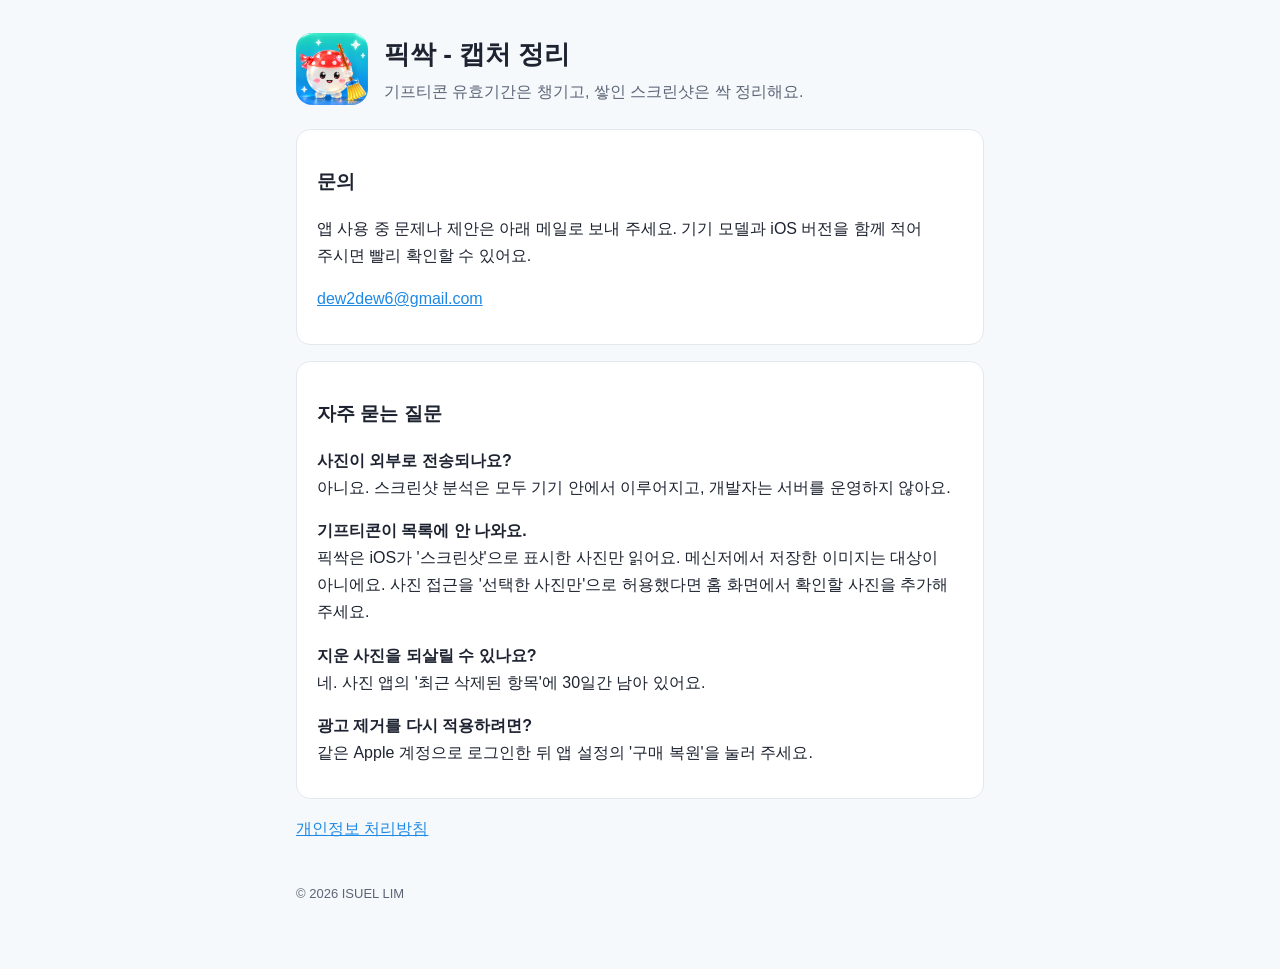
==== pixssak/index.html @ 576dc76a "픽싹 지원 페이지·개인정보 처리방침·app-ads.txt Co-Authored-By: Claude Opus 5.5 <noreply@anthropic.com>" ====
<!doctype html>
<html lang="ko">
<head>
<meta charset="utf-8">
<meta name="viewport" content="width=device-width, initial-scale=1">
<title>픽싹 지원</title>
<meta name="description" content="픽싹 - 캡처 정리: 기프티콘 유효기간 알림과 스크린샷 정리">
<link rel="stylesheet" href="../style.css">
<link rel="apple-touch-icon" href="apple-touch-icon.png">
</head>
<body>
<main>
  <header class="app">
    <img src="icon.png" alt="픽싹 앱 아이콘">
    <div>
      <h1>픽싹 - 캡처 정리</h1>
      <p>기프티콘 유효기간은 챙기고, 쌓인 스크린샷은 싹 정리해요.</p>
    </div>
  </header>

  <section class="card">
    <h2>문의</h2>
    <p>앱 사용 중 문제나 제안은 아래 메일로 보내 주세요. 기기 모델과 iOS 버전을 함께 적어 주시면 빨리 확인할 수 있어요.</p>
    <p><a href="mailto:dew2dew6@gmail.com?subject=%ED%94%BD%EC%8B%B9%20%EB%AC%B8%EC%9D%98">dew2dew6@gmail.com</a></p>
  </section>

  <section class="card">
    <h2>자주 묻는 질문</h2>
    <p><strong>사진이 외부로 전송되나요?</strong><br>아니요. 스크린샷 분석은 모두 기기 안에서 이루어지고, 개발자는 서버를 운영하지 않아요.</p>
    <p><strong>기프티콘이 목록에 안 나와요.</strong><br>픽싹은 iOS가 '스크린샷'으로 표시한 사진만 읽어요. 메신저에서 저장한 이미지는 대상이 아니에요. 사진 접근을 '선택한 사진만'으로 허용했다면 홈 화면에서 확인할 사진을 추가해 주세요.</p>
    <p><strong>지운 사진을 되살릴 수 있나요?</strong><br>네. 사진 앱의 '최근 삭제된 항목'에 30일간 남아 있어요.</p>
    <p><strong>광고 제거를 다시 적용하려면?</strong><br>같은 Apple 계정으로 로그인한 뒤 앱 설정의 '구매 복원'을 눌러 주세요.</p>
  </section>

  <nav class="links">
    <a href="privacy/">개인정보 처리방침</a>
  </nav>
  <footer>© 2026 ISUEL LIM</footer>
</main>
</body>
</html>
---- style.css ----
:root {
  --bg: #f6f9fb;
  --card: #ffffff;
  --text: #1d2330;
  --muted: #5c6577;
  --line: #e3e8ee;
  --accent: #1e88e5;
  --accent-soft: #e6f2fc;
}
@media (prefers-color-scheme: dark) {
  :root {
    --bg: #11151c;
    --card: #1a2029;
    --text: #e8ecf2;
    --muted: #9aa4b5;
    --line: #2a323e;
    --accent: #5aaef0;
    --accent-soft: #1d2b3a;
  }
}
* { box-sizing: border-box; }
body {
  margin: 0;
  background: var(--bg);
  color: var(--text);
  font: 16px/1.7 -apple-system, BlinkMacSystemFont, "Apple SD Gothic Neo", "Noto Sans KR", sans-serif;
  word-break: keep-all;
}
main { max-width: 720px; margin: 0 auto; padding: 32px 16px 64px; }
header.app { display: flex; align-items: center; gap: 16px; margin-bottom: 24px; }
header.app img { width: 72px; height: 72px; border-radius: 16px; }
header.app h1 { margin: 0; font-size: 26px; }
header.app p { margin: 2px 0 0; color: var(--muted); }
h1 { font-size: 26px; margin: 0 0 4px; }
h2 { font-size: 19px; margin: 32px 0 8px; }
.meta { color: var(--muted); font-size: 14px; margin: 0 0 24px; }
section.card { background: var(--card); border: 1px solid var(--line); border-radius: 14px; padding: 4px 20px 16px; margin-bottom: 16px; }
ul { padding-left: 20px; }
li { margin: 6px 0; }
a { color: var(--accent); }
.note { background: var(--accent-soft); border-radius: 10px; padding: 12px 16px; }
nav.links { display: flex; flex-wrap: wrap; gap: 8px 16px; margin: 8px 0 0; }
footer { color: var(--muted); font-size: 13px; margin-top: 40px; }
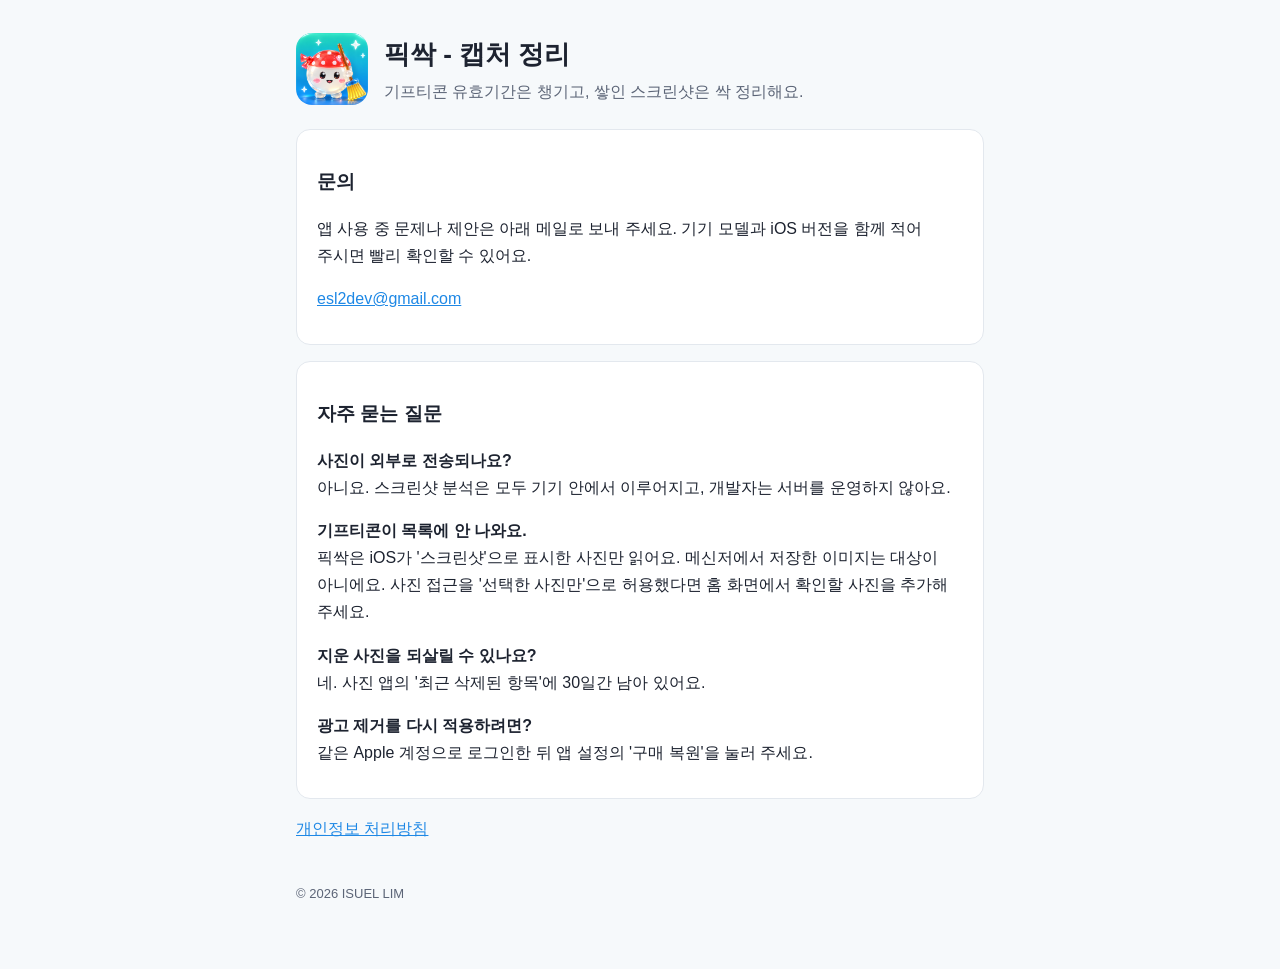
==== commit ff56cefd: "픽싹 지원·개인정보 처리방침 문의 메일을 esl2dev@gmail.com으로 변경 Co-Authored-By: Claude Opus 5.5 <noreply@anthropic.com" ====
--- a/pixssak/index.html
+++ b/pixssak/index.html
@@ -21,7 +21,7 @@
   <section class="card">
     <h2>문의</h2>
     <p>앱 사용 중 문제나 제안은 아래 메일로 보내 주세요. 기기 모델과 iOS 버전을 함께 적어 주시면 빨리 확인할 수 있어요.</p>
-    <p><a href="mailto:dew2dew6@gmail.com?subject=%ED%94%BD%EC%8B%B9%20%EB%AC%B8%EC%9D%98">dew2dew6@gmail.com</a></p>
+    <p><a href="mailto:esl2dev@gmail.com?subject=%ED%94%BD%EC%8B%B9%20%EB%AC%B8%EC%9D%98">esl2dev@gmail.com</a></p>
   </section>
 
   <section class="card">
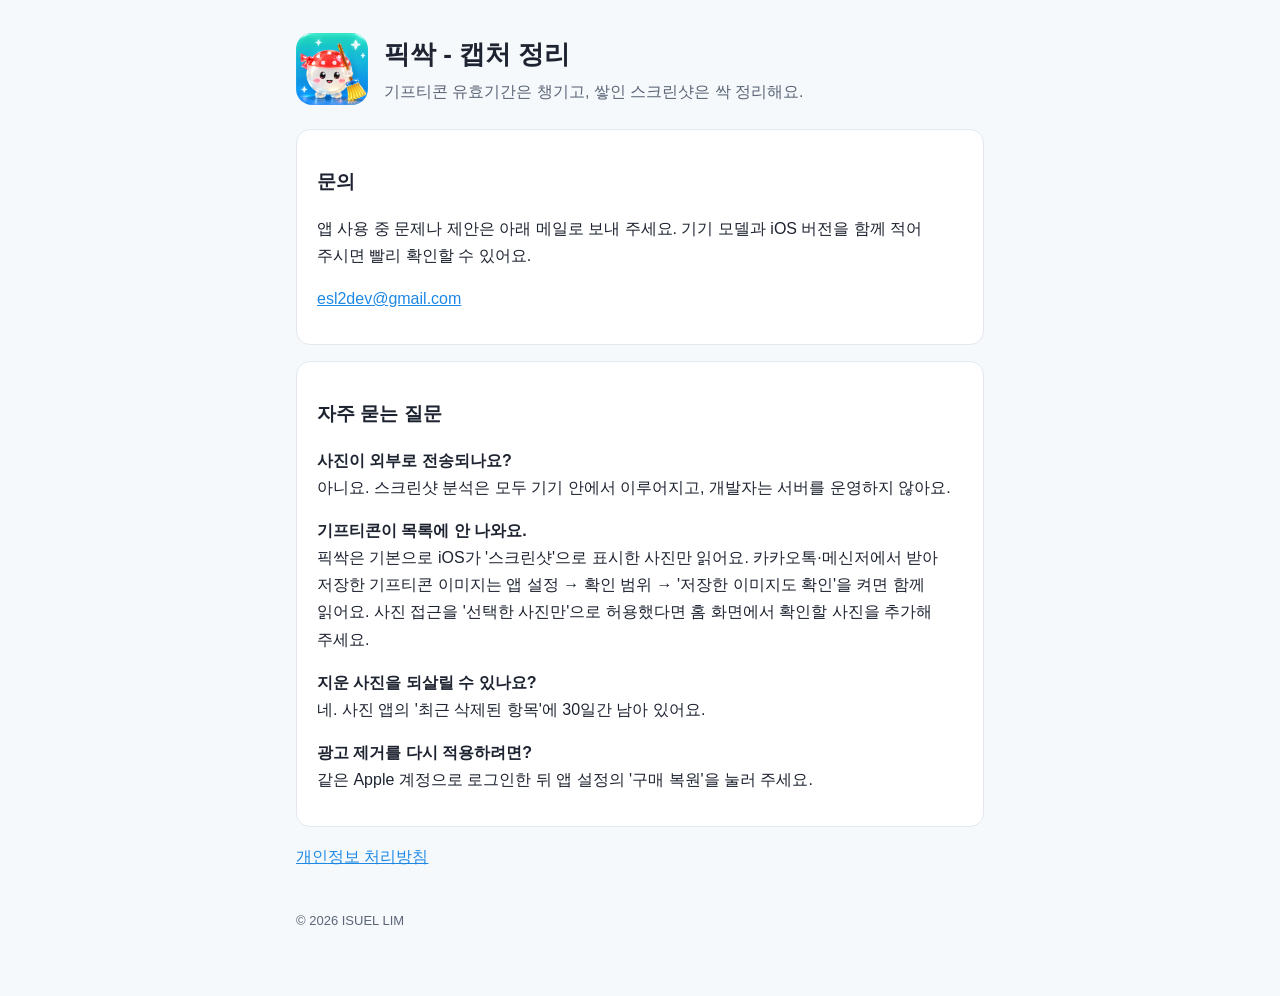
==== commit bde8cfd7: "픽싹 지원 FAQ: 저장한 기프티콘 이미지는 '저장한 이미지도 확인'을 켜면 읽는다고 안내 (예전 답변은 대상이 아니라고 했음) Co-Authored-By: Claude Opus " ====
--- a/pixssak/index.html
+++ b/pixssak/index.html
@@ -27,7 +27,7 @@
   <section class="card">
     <h2>자주 묻는 질문</h2>
     <p><strong>사진이 외부로 전송되나요?</strong><br>아니요. 스크린샷 분석은 모두 기기 안에서 이루어지고, 개발자는 서버를 운영하지 않아요.</p>
-    <p><strong>기프티콘이 목록에 안 나와요.</strong><br>픽싹은 iOS가 '스크린샷'으로 표시한 사진만 읽어요. 메신저에서 저장한 이미지는 대상이 아니에요. 사진 접근을 '선택한 사진만'으로 허용했다면 홈 화면에서 확인할 사진을 추가해 주세요.</p>
+    <p><strong>기프티콘이 목록에 안 나와요.</strong><br>픽싹은 기본으로 iOS가 '스크린샷'으로 표시한 사진만 읽어요. 카카오톡·메신저에서 받아 저장한 기프티콘 이미지는 앱 설정 → 확인 범위 → '저장한 이미지도 확인'을 켜면 함께 읽어요. 사진 접근을 '선택한 사진만'으로 허용했다면 홈 화면에서 확인할 사진을 추가해 주세요.</p>
     <p><strong>지운 사진을 되살릴 수 있나요?</strong><br>네. 사진 앱의 '최근 삭제된 항목'에 30일간 남아 있어요.</p>
     <p><strong>광고 제거를 다시 적용하려면?</strong><br>같은 Apple 계정으로 로그인한 뒤 앱 설정의 '구매 복원'을 눌러 주세요.</p>
   </section>
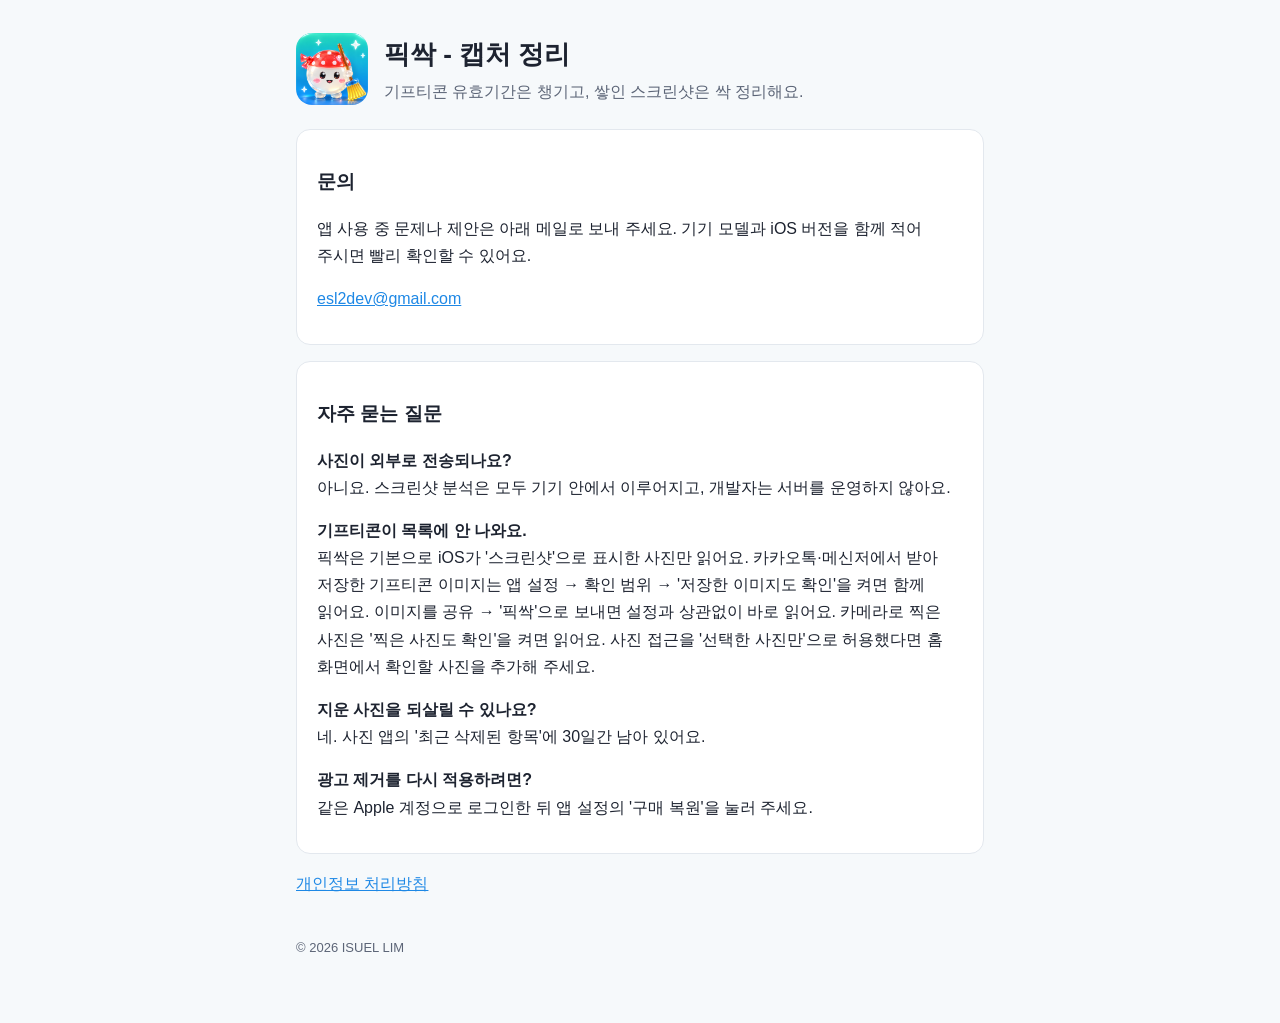
==== commit be1b78ab: "픽싹 처리방침·지원 FAQ: '찍은 사진도 확인' 옵션과 공유 시트로 받은 이미지 읽기 안내 추가 (1.7)" ====
--- a/pixssak/index.html
+++ b/pixssak/index.html
@@ -27,7 +27,7 @@
   <section class="card">
     <h2>자주 묻는 질문</h2>
     <p><strong>사진이 외부로 전송되나요?</strong><br>아니요. 스크린샷 분석은 모두 기기 안에서 이루어지고, 개발자는 서버를 운영하지 않아요.</p>
-    <p><strong>기프티콘이 목록에 안 나와요.</strong><br>픽싹은 기본으로 iOS가 '스크린샷'으로 표시한 사진만 읽어요. 카카오톡·메신저에서 받아 저장한 기프티콘 이미지는 앱 설정 → 확인 범위 → '저장한 이미지도 확인'을 켜면 함께 읽어요. 사진 접근을 '선택한 사진만'으로 허용했다면 홈 화면에서 확인할 사진을 추가해 주세요.</p>
+    <p><strong>기프티콘이 목록에 안 나와요.</strong><br>픽싹은 기본으로 iOS가 '스크린샷'으로 표시한 사진만 읽어요. 카카오톡·메신저에서 받아 저장한 기프티콘 이미지는 앱 설정 → 확인 범위 → '저장한 이미지도 확인'을 켜면 함께 읽어요. 이미지를 공유 → '픽싹'으로 보내면 설정과 상관없이 바로 읽어요. 카메라로 찍은 사진은 '찍은 사진도 확인'을 켜면 읽어요. 사진 접근을 '선택한 사진만'으로 허용했다면 홈 화면에서 확인할 사진을 추가해 주세요.</p>
     <p><strong>지운 사진을 되살릴 수 있나요?</strong><br>네. 사진 앱의 '최근 삭제된 항목'에 30일간 남아 있어요.</p>
     <p><strong>광고 제거를 다시 적용하려면?</strong><br>같은 Apple 계정으로 로그인한 뒤 앱 설정의 '구매 복원'을 눌러 주세요.</p>
   </section>
